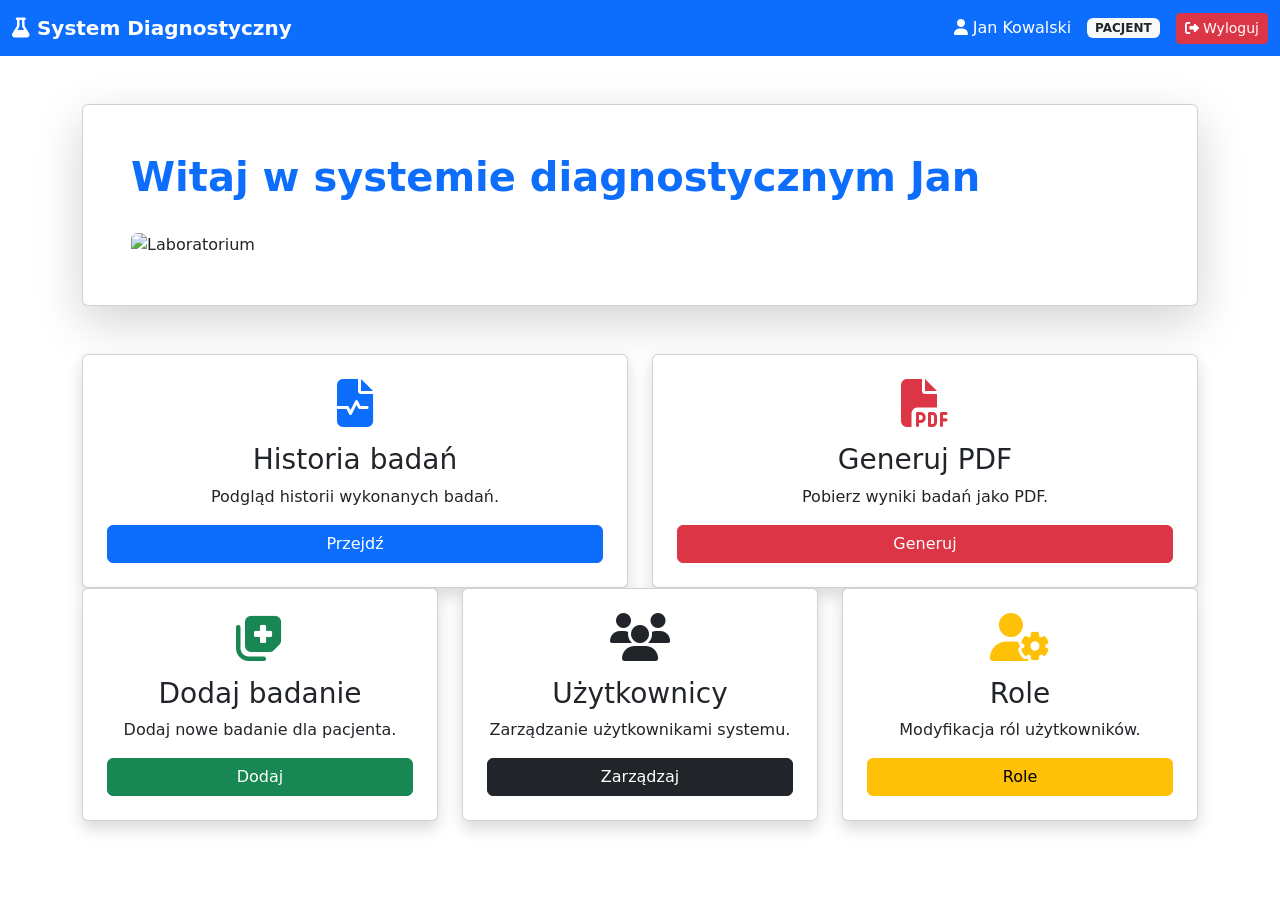
==== src/main/resources/templates/Template/dashboard.html @ 9fc041d8 "stworzenie template dashboard po zalogowaniu HTML2" ====
<!DOCTYPE html>
<html lang="pl" xmlns:th="http://www.thymeleaf.org">
<head>

    <meta charset="UTF-8">
    <title>Dashboard</title>

    <link rel="stylesheet" th:href="@{/css/dashboard.css}">

    <link href="https://cdn.jsdelivr.net/npm/bootstrap@5.3.3/dist/css/bootstrap.min.css"
          rel="stylesheet">

    <link rel="stylesheet"
          href="https://cdnjs.cloudflare.com/ajax/libs/font-awesome/6.5.2/css/all.min.css">

</head>

<body>

<nav class="navbar navbar-expand-lg navbar-dark bg-primary">

    <div class="container-fluid">

        <a class="navbar-brand fw-bold" href="#">
            <i class="fa-solid fa-flask"></i>
            System Diagnostyczny
        </a>

        <div class="d-flex align-items-center text-white">

            <span class="me-3">
                <i class="fa-solid fa-user"></i>

                <span th:text="${username}">
                    Jan Kowalski
                </span>
            </span>

            <span class="badge bg-light text-dark me-3"
                  th:text="${rola}">
                PACJENT
            </span>

            <a href="/logout" class="btn btn-danger btn-sm">
                <i class="fa-solid fa-right-from-bracket"></i>
                Wyloguj
            </a>

        </div>

    </div>

</nav>

<div class="container mt-5">

    <div class="card shadow-lg p-5">

        <h1 class="text-primary fw-bold">

            Witaj w systemie diagnostycznym

            <span th:text="${username}">
                Jan
            </span>



        </h1>

        <img
                class="img-fluid rounded mt-4"
                src="/images/dashboard.webp"
                alt="Laboratorium">
    </div>

    <!-- MENU -->
    <div class="row mt-5 justify-content-center">

        <!-- PACJENT -->

        <div class="col-md-6"
             th:if="${rola == 'PACJENT'}">

            <div class="card p-4 shadow text-center">

                <i class="fa-solid fa-file-waveform fa-3x text-primary mb-3"></i>

                <h3>Historia badań</h3>

                <p>
                    Podgląd historii wykonanych badań.
                </p>

                <a href="/historia-badan"
                   class="btn btn-primary">
                    Przejdź
                </a>

            </div>

        </div>

        <div class="col-md-6"
             th:if="${rola == 'PACJENT'}">

            <div class="card p-4 shadow text-center">

                <i class="fa-solid fa-file-pdf fa-3x text-danger mb-3"></i>

                <h3>Generuj PDF</h3>

                <p>
                    Pobierz wyniki badań jako PDF.
                </p>

                <a href="/pdf"
                   class="btn btn-danger">
                    Generuj
                </a>

            </div>

        </div>

        <!-- LEKARZ -->

        <div class="col-md-4"
             th:if="${rola == 'LEKARZ'}">

            <div class="card p-4 shadow text-center">

                <i class="fa-solid fa-notes-medical fa-3x text-success mb-3"></i>

                <h3>Dodaj badanie</h3>

                <p>
                    Dodaj nowe badanie dla pacjenta.
                </p>

                <a href="/dodaj-badanie"
                   class="btn btn-success">
                    Dodaj
                </a>

            </div>

        </div>

        <!-- ADMIN -->

        <div class="col-md-4"
             th:if="${rola == 'ADMIN'}">

            <div class="card p-4 shadow text-center">

                <i class="fa-solid fa-users fa-3x text-dark mb-3"></i>

                <h3>Użytkownicy</h3>

                <p>
                    Zarządzanie użytkownikami systemu.
                </p>

                <a href="/admin/users"
                   class="btn btn-dark">
                    Zarządzaj
                </a>

            </div>

        </div>

        <div class="col-md-4"
             th:if="${rola == 'ADMIN'}">

            <div class="card p-4 shadow text-center">

                <i class="fa-solid fa-user-gear fa-3x text-warning mb-3"></i>

                <h3>Role</h3>

                <p>
                    Modyfikacja ról użytkowników.
                </p>

                <a href="/admin/roles"
                   class="btn btn-warning">
                    Role
                </a>

            </div>

        </div>

    </div>

</div>

</body>
</html>
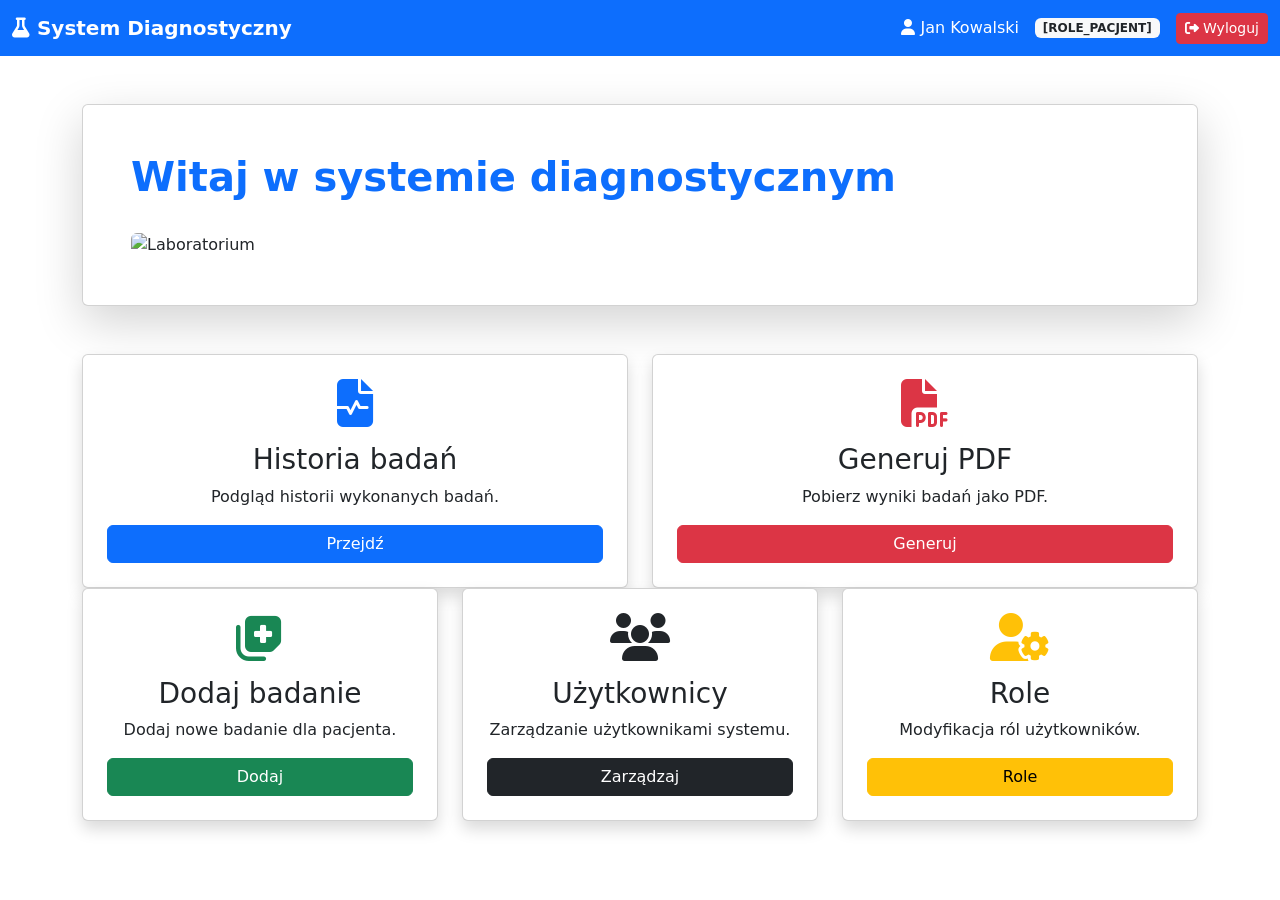
==== commit cd2ebb48: "aktualizacja dashboard html" ====
--- a/src/main/resources/templates/Template/dashboard.html
+++ b/src/main/resources/templates/Template/dashboard.html
@@ -1,5 +1,7 @@
 <!DOCTYPE html>
-<html lang="pl" xmlns:th="http://www.thymeleaf.org">
+<html lang="pl"
+      xmlns:th="http://www.thymeleaf.org"
+      xmlns:sec="http://www.thymeleaf.org/extras/spring-security">
 <head>
 
     <meta charset="UTF-8">
@@ -30,21 +32,20 @@
 
             <span class="me-3">
                 <i class="fa-solid fa-user"></i>
-
-                <span th:text="${username}">
-                    Jan Kowalski
-                </span>
+                <span sec:authentication="name">Jan Kowalski</span>
             </span>
 
             <span class="badge bg-light text-dark me-3"
-                  th:text="${rola}">
-                PACJENT
+                  sec:authentication="principal.authorities">
+                [ROLE_PACJENT]
             </span>
 
-            <a href="/logout" class="btn btn-danger btn-sm">
-                <i class="fa-solid fa-right-from-bracket"></i>
-                Wyloguj
-            </a>
+            <form th:action="@{/logout}" method="post" class="d-inline">
+                <button type="submit" class="btn btn-danger btn-sm">
+                    <i class="fa-solid fa-right-from-bracket"></i>
+                    Wyloguj
+                </button>
+            </form>
 
         </div>
 
@@ -57,15 +58,8 @@
     <div class="card shadow-lg p-5">
 
         <h1 class="text-primary fw-bold">
-
             Witaj w systemie diagnostycznym
-
-            <span th:text="${username}">
-                Jan
-            </span>
-
-
-
+            <span sec:authentication="name"></span>
         </h1>
 
         <img
@@ -74,123 +68,51 @@
                 alt="Laboratorium">
     </div>
 
-    <!-- MENU -->
     <div class="row mt-5 justify-content-center">
 
-        <!-- PACJENT -->
-
-        <div class="col-md-6"
-             th:if="${rola == 'PACJENT'}">
-
+        <div class="col-md-6" sec:authorize="hasRole('PACJENT')">
             <div class="card p-4 shadow text-center">
-
                 <i class="fa-solid fa-file-waveform fa-3x text-primary mb-3"></i>
-
                 <h3>Historia badań</h3>
-
-                <p>
-                    Podgląd historii wykonanych badań.
-                </p>
-
-                <a href="/historia-badan"
-                   class="btn btn-primary">
-                    Przejdź
-                </a>
-
+                <p>Podgląd historii wykonanych badań.</p>
+                <a href="/historia-badan" class="btn btn-primary">Przejdź</a>
             </div>
-
         </div>
 
-        <div class="col-md-6"
-             th:if="${rola == 'PACJENT'}">
-
+        <div class="col-md-6" sec:authorize="hasRole('PACJENT')">
             <div class="card p-4 shadow text-center">
-
                 <i class="fa-solid fa-file-pdf fa-3x text-danger mb-3"></i>
-
                 <h3>Generuj PDF</h3>
-
-                <p>
-                    Pobierz wyniki badań jako PDF.
-                </p>
-
-                <a href="/pdf"
-                   class="btn btn-danger">
-                    Generuj
-                </a>
-
+                <p>Pobierz wyniki badań jako PDF.</p>
+                <a href="/pdf" class="btn btn-danger">Generuj</a>
             </div>
-
         </div>
 
-        <!-- LEKARZ -->
-
-        <div class="col-md-4"
-             th:if="${rola == 'LEKARZ'}">
-
+        <div class="col-md-4" sec:authorize="hasRole('LEKARZ')">
             <div class="card p-4 shadow text-center">
-
                 <i class="fa-solid fa-notes-medical fa-3x text-success mb-3"></i>
-
                 <h3>Dodaj badanie</h3>
-
-                <p>
-                    Dodaj nowe badanie dla pacjenta.
-                </p>
-
-                <a href="/dodaj-badanie"
-                   class="btn btn-success">
-                    Dodaj
-                </a>
-
+                <p>Dodaj nowe badanie dla pacjenta.</p>
+                <a href="/dodaj-badanie" class="btn btn-success">Dodaj</a>
             </div>
-
         </div>
 
-        <!-- ADMIN -->
-
-        <div class="col-md-4"
-             th:if="${rola == 'ADMIN'}">
-
+        <div class="col-md-4" sec:authorize="hasRole('ADMIN')">
             <div class="card p-4 shadow text-center">
-
                 <i class="fa-solid fa-users fa-3x text-dark mb-3"></i>
-
                 <h3>Użytkownicy</h3>
-
-                <p>
-                    Zarządzanie użytkownikami systemu.
-                </p>
-
-                <a href="/admin/users"
-                   class="btn btn-dark">
-                    Zarządzaj
-                </a>
-
+                <p>Zarządzanie użytkownikami systemu.</p>
+                <a href="/admin/users" class="btn btn-dark">Zarządzaj</a>
             </div>
-
         </div>
 
-        <div class="col-md-4"
-             th:if="${rola == 'ADMIN'}">
-
+        <div class="col-md-4" sec:authorize="hasRole('ADMIN')">
             <div class="card p-4 shadow text-center">
-
                 <i class="fa-solid fa-user-gear fa-3x text-warning mb-3"></i>
-
                 <h3>Role</h3>
-
-                <p>
-                    Modyfikacja ról użytkowników.
-                </p>
-
-                <a href="/admin/roles"
-                   class="btn btn-warning">
-                    Role
-                </a>
-
+                <p>Modyfikacja ról użytkowników.</p>
+                <a href="/admin/roles" class="btn btn-warning">Role</a>
             </div>
-
         </div>
 
     </div>
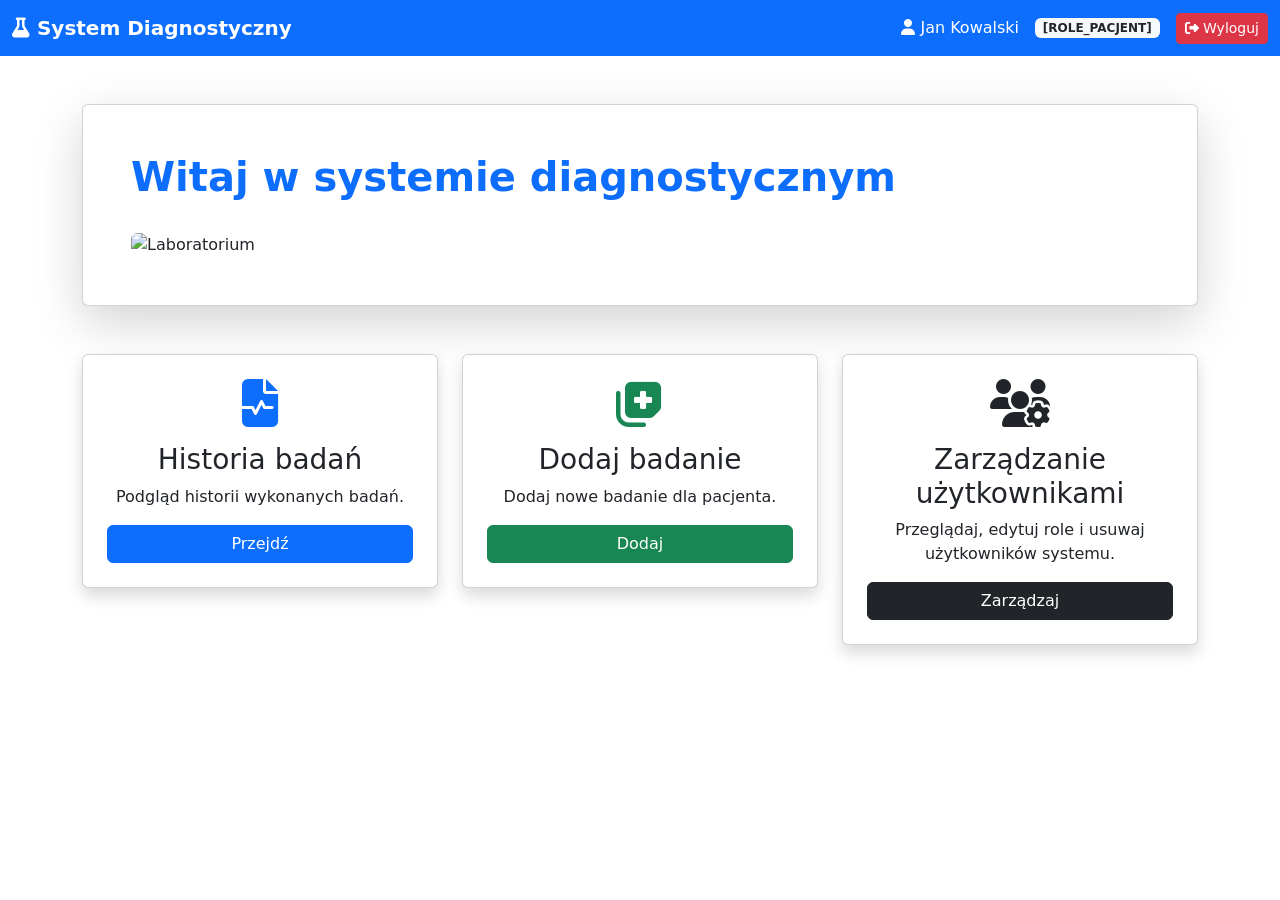
==== commit cb52e9ee: "aktualizacja html" ====
--- a/src/main/resources/templates/Template/dashboard.html
+++ b/src/main/resources/templates/Template/dashboard.html
@@ -70,7 +70,7 @@
 
     <div class="row mt-5 justify-content-center">
 
-        <div class="col-md-6" sec:authorize="hasRole('PACJENT')">
+        <div class="col-md-4" sec:authorize="hasRole('PACJENT')">
             <div class="card p-4 shadow text-center">
                 <i class="fa-solid fa-file-waveform fa-3x text-primary mb-3"></i>
                 <h3>Historia badań</h3>
@@ -79,14 +79,6 @@
             </div>
         </div>
 
-        <div class="col-md-6" sec:authorize="hasRole('PACJENT')">
-            <div class="card p-4 shadow text-center">
-                <i class="fa-solid fa-file-pdf fa-3x text-danger mb-3"></i>
-                <h3>Generuj PDF</h3>
-                <p>Pobierz wyniki badań jako PDF.</p>
-                <a href="/pdf" class="btn btn-danger">Generuj</a>
-            </div>
-        </div>
 
         <div class="col-md-4" sec:authorize="hasRole('LEKARZ')">
             <div class="card p-4 shadow text-center">
@@ -97,21 +89,14 @@
             </div>
         </div>
 
-        <div class="col-md-4" sec:authorize="hasRole('ADMIN')">
-            <div class="card p-4 shadow text-center">
-                <i class="fa-solid fa-users fa-3x text-dark mb-3"></i>
-                <h3>Użytkownicy</h3>
-                <p>Zarządzanie użytkownikami systemu.</p>
-                <a href="/admin/users" class="btn btn-dark">Zarządzaj</a>
-            </div>
-        </div>
+                <!-- Panel modyfikacji użytkownikow   -->
 
         <div class="col-md-4" sec:authorize="hasRole('ADMIN')">
-            <div class="card p-4 shadow text-center">
-                <i class="fa-solid fa-user-gear fa-3x text-warning mb-3"></i>
-                <h3>Role</h3>
-                <p>Modyfikacja ról użytkowników.</p>
-                <a href="/admin/roles" class="btn btn-warning">Role</a>
+            <div class="card p-4 shadow text-center d-flex flex-column">
+                <i class="fa-solid fa-users-gear fa-3x text-dark mb-3"></i>
+                <h3>Zarządzanie użytkownikami</h3>
+                <p>Przeglądaj, edytuj role i usuwaj użytkowników systemu.</p>
+                <a href="/admin/users" class="btn btn-dark mt-auto">Zarządzaj</a>
             </div>
         </div>
 
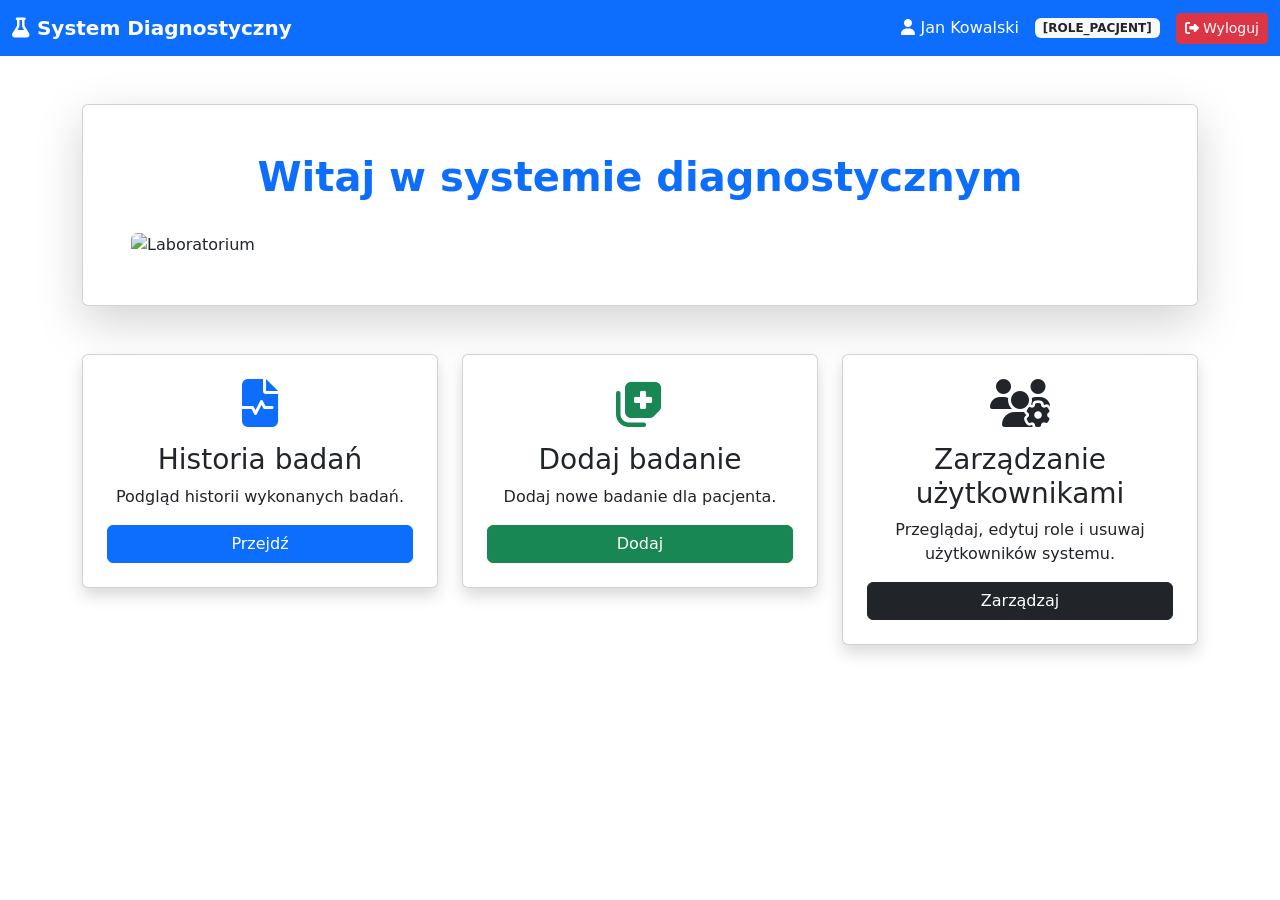
==== commit d3637a56: "Aktualizacja dashboardu, pod historia-badan" ====
--- a/src/main/resources/templates/Template/dashboard.html
+++ b/src/main/resources/templates/Template/dashboard.html
@@ -57,9 +57,8 @@
 
     <div class="card shadow-lg p-5">
 
-        <h1 class="text-primary fw-bold">
+        <h1 class="text-primary fw-bold text-center">
             Witaj w systemie diagnostycznym
-            <span sec:authentication="name"></span>
         </h1>
 
         <img
